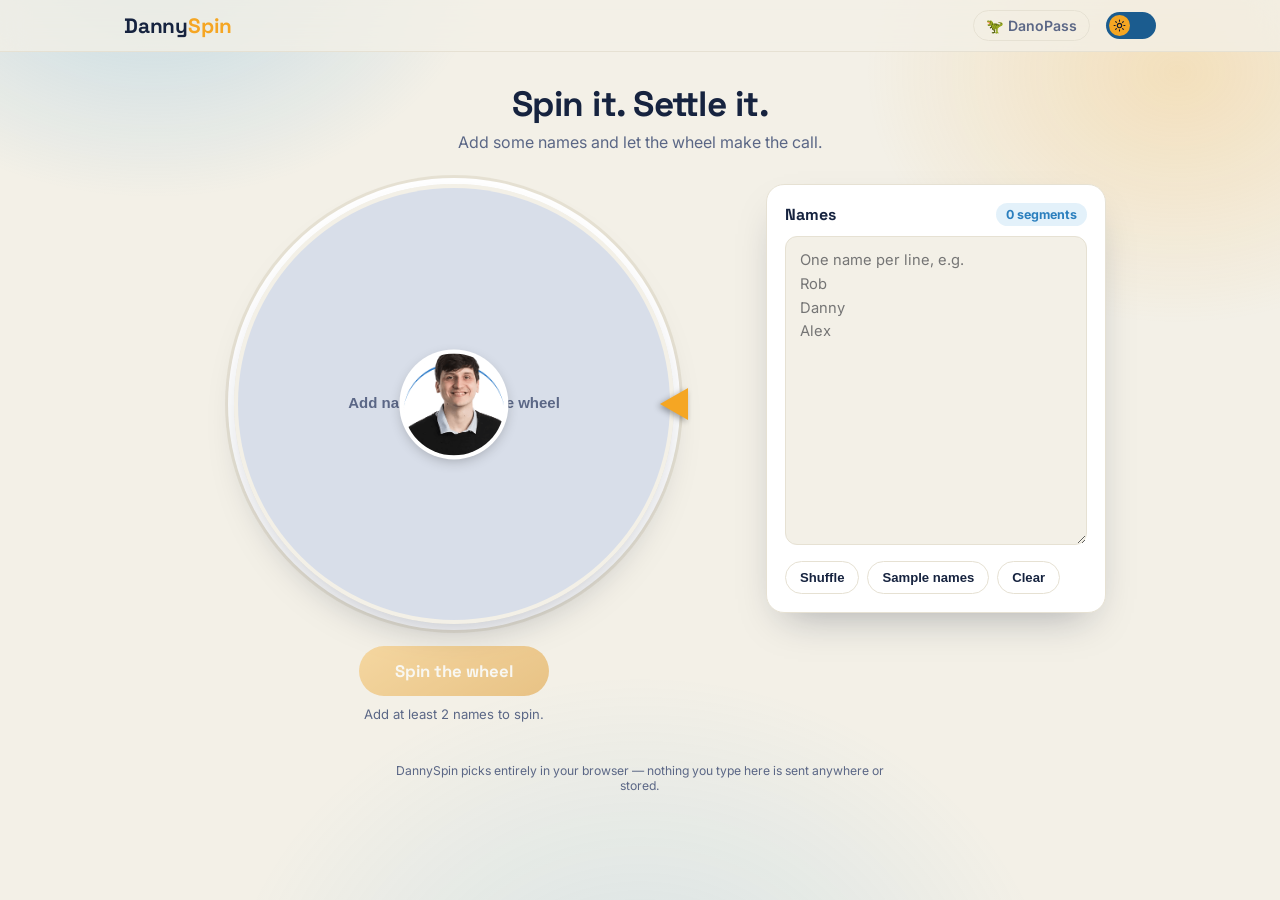
==== dannyspin/index.html @ c35a3483 "Add DannySpin wheel page" ====
<!DOCTYPE html>
<html lang="en">
<head>
<meta charset="UTF-8">
<meta name="viewport" content="width=device-width, initial-scale=1.0">
<title>DannySpin — spin the wheel</title>
<meta name="description" content="Enter names, spin the wheel, and let it pick a random winner.">
<link rel="icon" href="assets/danny.png">
<link rel="preconnect" href="https://fonts.googleapis.com">
<link rel="preconnect" href="https://fonts.gstatic.com" crossorigin>
<link href="https://fonts.googleapis.com/css2?family=Space+Grotesk:wght@500;600;700&family=Inter:wght@400;500;600;700;800&display=swap" rel="stylesheet">
<link rel="stylesheet" href="style.css">
</head>
<body>

<div class="bg-glow" aria-hidden="true"></div>

<header class="topbar">
  <div class="topbar-inner">
    <div class="brand">Danny<span class="accent">Spin</span></div>
    <div class="topbar-right">
      <a class="nav-link" href="/">🦖 DanoPass</a>
      <button id="themeToggle" class="theme-toggle" type="button" aria-label="Toggle dark mode" aria-pressed="false">
        <span class="theme-toggle-track">
          <span class="theme-toggle-thumb">
            <svg id="themeIconSun" viewBox="0 0 24 24" width="13" height="13" fill="none" stroke="currentColor" stroke-width="2" stroke-linecap="round"><circle cx="12" cy="12" r="4"/><path d="M12 2v2M12 20v2M4.9 4.9l1.4 1.4M17.7 17.7l1.4 1.4M2 12h2M20 12h2M4.9 19.1l1.4-1.4M17.7 6.3l1.4-1.4"/></svg>
            <svg id="themeIconMoon" viewBox="0 0 24 24" width="13" height="13" fill="none" stroke="currentColor" stroke-width="2" stroke-linecap="round" stroke-linejoin="round"><path d="M21 12.8A9 9 0 1 1 11.2 3a7 7 0 0 0 9.8 9.8Z"/></svg>
          </span>
        </span>
      </button>
    </div>
  </div>
</header>

<main>
  <section class="hero">
    <h1 class="hero-title">Spin it. Settle it.</h1>
    <p class="tagline">Add some names and let the wheel make the call.</p>
  </section>

  <section class="spin-layout">

    <div class="wheel-col">
      <div class="wheel-wrap" id="wheelWrap">
        <div class="wheel-pointer" aria-hidden="true"></div>
        <canvas id="wheelCanvas" width="600" height="600"></canvas>
        <div class="wheel-hub">
          <img src="assets/danny.png" alt="" class="wheel-hub-img">
        </div>
      </div>
      <button id="spinBtn" class="btn-spin" type="button">Spin the wheel</button>
      <p id="spinHint" class="spin-hint">Add at least 2 names to spin.</p>
    </div>

    <div class="entries-col">
      <div class="entries-card">
        <div class="entries-head">
          <span class="entries-title">Names</span>
          <span class="entries-count" id="entriesCount">0 segments</span>
        </div>
        <textarea id="entriesInput" class="entries-textarea" rows="12" spellcheck="false"
          placeholder="One name per line, e.g.&#10;Rob&#10;Danny&#10;Alex"></textarea>
        <div class="entries-actions">
          <button id="shuffleBtn" class="btn-chip" type="button">Shuffle</button>
          <button id="sampleBtn" class="btn-chip" type="button">Sample names</button>
          <button id="clearBtn" class="btn-chip btn-chip-danger" type="button">Clear</button>
        </div>
      </div>
    </div>

  </section>
</main>

<footer class="site-footer">
  <p>DannySpin picks entirely in your browser — nothing you type here is sent anywhere or stored.</p>
</footer>

<!-- Winner modal -->
<div class="modal-overlay" id="winnerOverlay" hidden>
  <div class="winner-card" role="dialog" aria-modal="true" aria-labelledby="winnerName">
    <p class="winner-eyebrow">And the wheel says...</p>
    <p class="winner-name" id="winnerName">—</p>
    <div class="winner-actions">
      <button id="spinAgainBtn" class="btn-spin btn-spin-small" type="button">Spin again</button>
      <button id="closeWinnerBtn" class="btn-chip" type="button">Close</button>
    </div>
  </div>
</div>

<canvas id="confettiCanvas" aria-hidden="true"></canvas>

<script src="script.js"></script>
</body>
</html>
---- dannyspin/style.css ----
/* ---------- Tokens (shared language with DanoPass) ---------- */
:root{
  --blue-400:#5CADE6;
  --blue-500:#3E9BDC;
  --blue-600:#2B7FBE;
  --blue-700:#1B5C8F;
  --orange-400:#F7B84B;
  --orange-500:#F5A623;
  --orange-600:#DB8A0E;
  --navy-900:#0F1830;
  --navy-800:#151F38;

  --bg:#F3F0E7;
  --surface:#FFFFFF;
  --text:#16233F;
  --text-soft:#5B6786;
  --border:#E6E1D3;
  --shadow: 0 18px 40px -18px rgba(16,27,51,.35);
  color-scheme: light;
}

html[data-theme="dark"]{
  --bg:#0A1120;
  --surface:#131C33;
  --text:#EEF1F8;
  --text-soft:#93A0C2;
  --border:#232F52;
  --shadow: 0 20px 46px -14px rgba(0,0,0,.6);
  color-scheme: dark;
}

*{box-sizing:border-box;}
html{scroll-behavior:smooth;}
body{
  margin:0;
  min-height:100vh;
  background:var(--bg);
  color:var(--text);
  font-family:'Inter', system-ui, sans-serif;
  transition:background .35s ease, color .35s ease;
  -webkit-font-smoothing:antialiased;
  position:relative;
  overflow-x:hidden;
}

.bg-glow{
  position:fixed; inset:0; z-index:-1; pointer-events:none;
  background:
    radial-gradient(560px 420px at 12% -6%, rgba(62,155,220,.28), transparent 60%),
    radial-gradient(520px 420px at 92% 8%, rgba(245,166,35,.22), transparent 60%),
    radial-gradient(700px 600px at 50% 115%, rgba(62,155,220,.16), transparent 60%);
}
html[data-theme="dark"] .bg-glow{
  background:
    radial-gradient(560px 420px at 12% -6%, rgba(62,155,220,.22), transparent 60%),
    radial-gradient(520px 420px at 92% 8%, rgba(245,166,35,.14), transparent 60%),
    radial-gradient(700px 600px at 50% 115%, rgba(62,155,220,.12), transparent 60%);
}

/* ---------- Topbar ---------- */
.topbar{
  position:sticky; top:0; z-index:20;
  background:color-mix(in srgb, var(--bg) 78%, transparent);
  backdrop-filter:blur(14px);
  border-bottom:1px solid var(--border);
}
.topbar-inner{
  max-width:1080px; margin:0 auto;
  display:flex; align-items:center; justify-content:space-between;
  padding:10px 24px;
}
.brand{
  font-family:'Space Grotesk', sans-serif;
  font-weight:700;
  font-size:1.3rem;
  letter-spacing:-.2px;
}
.brand .accent{color:var(--orange-500);}
.topbar-right{display:flex; align-items:center; gap:16px;}
.nav-link{
  font-weight:600;
  font-size:.88rem;
  color:var(--text-soft);
  text-decoration:none;
  padding:6px 12px;
  border-radius:999px;
  border:1px solid var(--border);
  transition:color .15s ease, border-color .15s ease;
}
.nav-link:hover{color:var(--blue-600); border-color:var(--blue-500);}

.theme-toggle{background:none; border:none; padding:0; cursor:pointer;}
.theme-toggle-track{
  display:flex; align-items:center;
  width:50px; height:27px; border-radius:999px;
  background:var(--blue-700);
  padding:3px;
  transition:background .3s ease;
}
html[data-theme="dark"] .theme-toggle-track{background:var(--navy-800); border:1px solid var(--border);}
.theme-toggle-thumb{
  width:21px; height:21px; border-radius:999px;
  background:var(--orange-500);
  display:flex; align-items:center; justify-content:center;
  color:var(--navy-900);
  transform:translateX(0);
  transition:transform .3s ease, background .3s ease;
  position:relative;
}
html[data-theme="dark"] .theme-toggle-thumb{ transform:translateX(23px); background:var(--blue-500); color:#0D1526;}
#themeIconSun{opacity:1; position:relative;}
#themeIconMoon{opacity:0; position:absolute;}
html[data-theme="dark"] #themeIconSun{opacity:0;}
html[data-theme="dark"] #themeIconMoon{opacity:1; position:relative;}

/* ---------- Hero ---------- */
.hero{
  max-width:640px;
  margin:0 auto;
  text-align:center;
  padding:32px 24px 4px;
}
.hero-title{
  font-family:'Space Grotesk', sans-serif;
  font-size:clamp(1.6rem, 4.6vw, 2.2rem);
  line-height:1.15;
  margin:0 0 8px;
  letter-spacing:-.5px;
}
.tagline{
  font-size:1rem;
  color:var(--text-soft);
  margin:0;
}

/* ---------- Layout ---------- */
.spin-layout{
  max-width:980px;
  margin:0 auto;
  padding:28px 24px 8px;
  display:grid;
  grid-template-columns:1fr 340px;
  gap:32px;
  align-items:start;
}
@media (max-width: 860px){
  .spin-layout{grid-template-columns:1fr; max-width:520px;}
}
@media (max-width:420px){
  .nav-link{font-size:.72rem; padding:5px 9px;}
  .topbar-right{gap:10px;}
}

/* ---------- Wheel ---------- */
.wheel-col{display:flex; flex-direction:column; align-items:center;}
.wheel-wrap{
  position:relative;
  width:min(440px, 100%);
  aspect-ratio:1/1;
  margin-bottom:22px;
}
#wheelCanvas{
  width:100%;
  height:100%;
  display:block;
  border-radius:50%;
  box-shadow:var(--shadow), 0 0 0 6px var(--surface), 0 0 0 9px var(--border);
  transform:rotate(0deg);
}
.wheel-pointer{
  position:absolute;
  top:50%; right:-14px;
  width:0; height:0;
  transform:translateY(-50%);
  border-top:16px solid transparent;
  border-bottom:16px solid transparent;
  border-right:28px solid var(--orange-500);
  filter:drop-shadow(-2px 2px 3px rgba(0,0,0,.35));
  z-index:5;
}
.wheel-hub{
  position:absolute;
  top:50%; left:50%;
  width:23%; height:23%;
  transform:translate(-50%, -50%);
  border-radius:50%;
  overflow:hidden;
  background:var(--surface);
  box-shadow:0 0 0 4px var(--surface), 0 4px 14px rgba(0,0,0,.3);
  z-index:4;
}
.wheel-hub-img{
  width:100%; height:100%;
  object-fit:cover;
  display:block;
}

.btn-spin{
  border:none;
  border-radius:999px;
  padding:14px 36px;
  font-family:'Space Grotesk', sans-serif;
  font-weight:700;
  font-size:1.05rem;
  color:#fff;
  background:linear-gradient(150deg, var(--orange-400), var(--orange-600));
  cursor:pointer;
  box-shadow:var(--shadow);
  transition:transform .15s ease, filter .15s ease, opacity .15s ease;
}
.btn-spin:hover:not(:disabled){transform:translateY(-2px); filter:brightness(1.05);}
.btn-spin:active:not(:disabled){transform:translateY(0) scale(.98);}
.btn-spin:disabled{opacity:.45; cursor:not-allowed; box-shadow:none;}
.btn-spin-small{padding:10px 24px; font-size:.92rem;}

.spin-hint{
  margin:10px 0 0;
  font-size:.82rem;
  color:var(--text-soft);
  min-height:1.2em;
}

/* ---------- Entries panel ---------- */
.entries-card{
  background:var(--surface);
  border:1px solid var(--border);
  border-radius:18px;
  padding:18px;
  box-shadow:var(--shadow);
}
.entries-head{
  display:flex; align-items:center; justify-content:space-between;
  margin-bottom:10px;
}
.entries-title{font-family:'Space Grotesk', sans-serif; font-weight:700; font-size:1rem;}
.entries-count{
  font-size:.78rem;
  font-weight:700;
  color:var(--blue-600);
  background:color-mix(in srgb, var(--blue-500) 14%, transparent);
  padding:4px 10px;
  border-radius:999px;
}
html[data-theme="dark"] .entries-count{color:var(--blue-400);}
.entries-textarea{
  width:100%;
  resize:vertical;
  min-height:220px;
  border-radius:12px;
  border:1px solid var(--border);
  background:var(--bg);
  color:var(--text);
  font-family:'Inter', sans-serif;
  font-size:.92rem;
  line-height:1.6;
  padding:12px 14px;
}
.entries-textarea:focus{outline:2px solid var(--blue-500); outline-offset:1px;}

.entries-actions{
  display:flex; flex-wrap:wrap; gap:8px;
  margin-top:12px;
}
.btn-chip{
  border:1px solid var(--border);
  background:var(--surface);
  color:var(--text);
  font-size:.82rem;
  font-weight:600;
  padding:8px 14px;
  border-radius:999px;
  cursor:pointer;
  transition:border-color .15s ease, color .15s ease;
}
.btn-chip:hover{border-color:var(--blue-500); color:var(--blue-600);}
.btn-chip-danger:hover{border-color:#e0554b; color:#e0554b;}

/* ---------- Footer ---------- */
.site-footer{
  text-align:center;
  max-width:560px;
  margin:0 auto;
  padding:20px 24px 40px;
  font-size:.76rem;
  color:var(--text-soft);
}

/* ---------- Winner modal ---------- */
.modal-overlay{
  position:fixed; inset:0;
  background:rgba(10,15,26,.55);
  backdrop-filter:blur(4px);
  display:flex; align-items:center; justify-content:center;
  z-index:50;
  padding:24px;
}
.modal-overlay[hidden]{display:none;}
.winner-card{
  background:var(--surface);
  border-radius:24px;
  padding:36px 32px;
  max-width:380px;
  width:100%;
  text-align:center;
  box-shadow:0 30px 60px -20px rgba(0,0,0,.5);
  animation:winnerPop .35s cubic-bezier(.34,1.56,.64,1);
}
@keyframes winnerPop{
  from{ transform:scale(.8); opacity:0; }
  to{ transform:scale(1); opacity:1; }
}
.winner-eyebrow{
  margin:0 0 6px;
  font-size:.82rem;
  font-weight:700;
  letter-spacing:.4px;
  text-transform:uppercase;
  color:var(--orange-600);
}
.winner-name{
  font-family:'Space Grotesk', sans-serif;
  font-weight:700;
  font-size:clamp(1.6rem, 6vw, 2.2rem);
  margin:0 0 22px;
  word-break:break-word;
}
.winner-actions{
  display:flex; gap:10px; justify-content:center; flex-wrap:wrap;
}

/* ---------- Confetti ---------- */
#confettiCanvas{
  position:fixed; inset:0;
  width:100vw; height:100vh;
  pointer-events:none;
  z-index:60;
}

/* ---------- Focus / motion ---------- */
button:focus-visible, a:focus-visible{outline:2px solid var(--orange-500); outline-offset:3px;}
@media (prefers-reduced-motion: reduce){
  *{transition:none !important; scroll-behavior:auto !important; animation-duration:.01ms !important;}
}
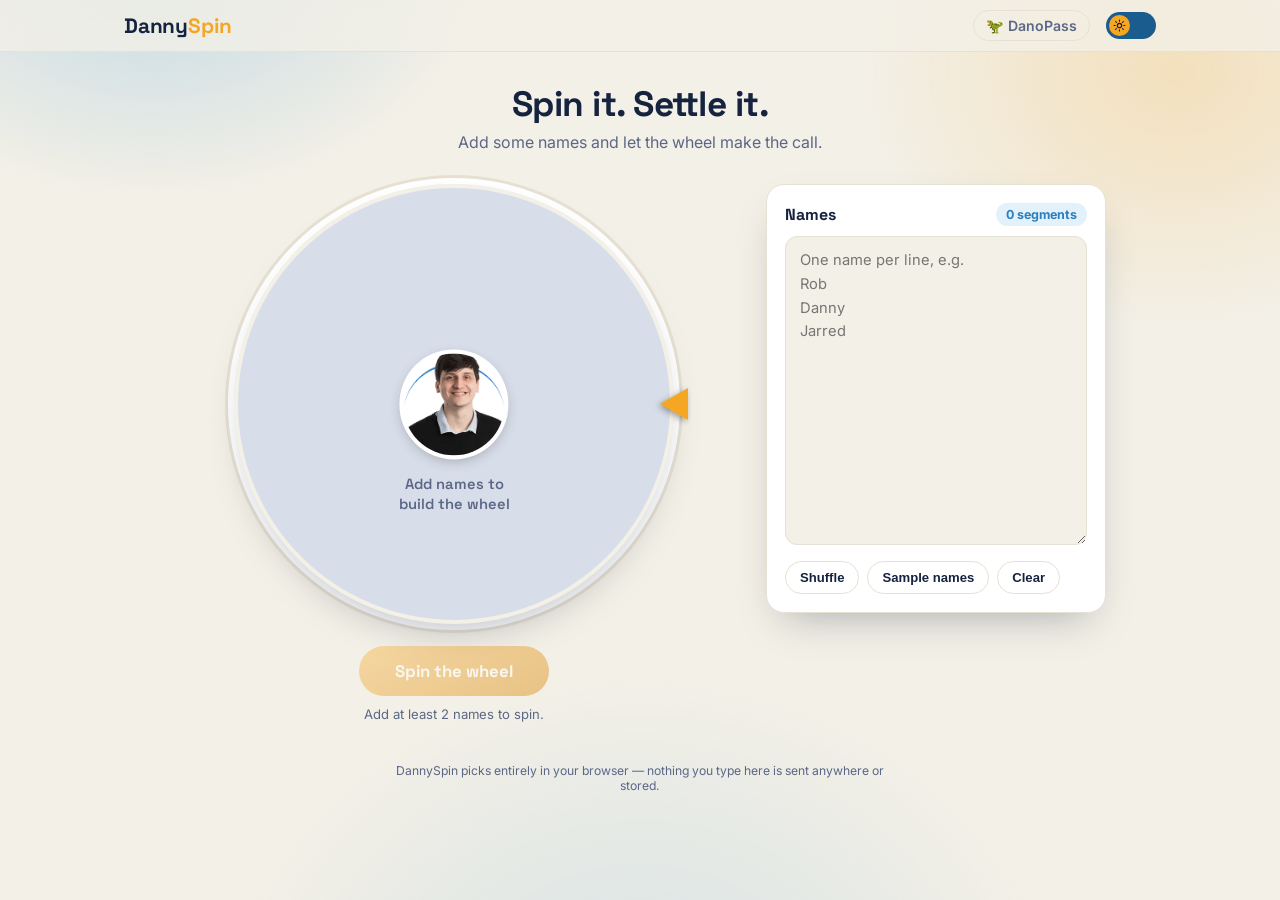
==== commit 83e4e6b8: "Fix empty-state text, add epic winner celebration" ====
--- a/dannyspin/index.html
+++ b/dannyspin/index.html
@@ -47,6 +47,7 @@
         <div class="wheel-hub">
           <img src="assets/danny.png" alt="" class="wheel-hub-img">
         </div>
+        <p class="wheel-empty-state" id="wheelEmptyState">Add names to<br>build the wheel</p>
       </div>
       <button id="spinBtn" class="btn-spin" type="button">Spin the wheel</button>
       <p id="spinHint" class="spin-hint">Add at least 2 names to spin.</p>
@@ -59,7 +60,7 @@
           <span class="entries-count" id="entriesCount">0 segments</span>
         </div>
         <textarea id="entriesInput" class="entries-textarea" rows="12" spellcheck="false"
-          placeholder="One name per line, e.g.&#10;Rob&#10;Danny&#10;Alex"></textarea>
+          placeholder="One name per line, e.g.&#10;Rob&#10;Danny&#10;Jarred"></textarea>
         <div class="entries-actions">
           <button id="shuffleBtn" class="btn-chip" type="button">Shuffle</button>
           <button id="sampleBtn" class="btn-chip" type="button">Sample names</button>
@@ -78,6 +79,8 @@
 <!-- Winner modal -->
 <div class="modal-overlay" id="winnerOverlay" hidden>
   <div class="winner-card" role="dialog" aria-modal="true" aria-labelledby="winnerName">
+    <div class="winner-glow" aria-hidden="true"></div>
+    <p class="winner-trophy" aria-hidden="true">🏆</p>
     <p class="winner-eyebrow">And the wheel says...</p>
     <p class="winner-name" id="winnerName">—</p>
     <div class="winner-actions">
@@ -88,6 +91,7 @@
 </div>
 
 <canvas id="confettiCanvas" aria-hidden="true"></canvas>
+<div id="winFlash" class="win-flash" aria-hidden="true"></div>
 
 <script src="script.js"></script>
 </body>
--- a/dannyspin/style.css
+++ b/dannyspin/style.css
@@ -193,6 +193,34 @@
   width:100%; height:100%;
   object-fit:cover;
   display:block;
+}
+.wheel-empty-state{
+  position:absolute;
+  top:66%;
+  left:50%;
+  transform:translate(-50%, 0);
+  width:70%;
+  margin:0;
+  text-align:center;
+  font-family:'Space Grotesk', sans-serif;
+  font-weight:600;
+  font-size:.92rem;
+  line-height:1.35;
+  color:var(--text-soft);
+  pointer-events:none;
+  z-index:3;
+  transition:opacity .2s ease;
+}
+.wheel-empty-state[hidden]{display:none;}
+
+/* pulses around the wheel the instant it stops, before the modal appears */
+.wheel-wrap.celebrate #wheelCanvas{
+  animation:wheelPulse .7s ease-out;
+}
+@keyframes wheelPulse{
+  0%{ box-shadow:var(--shadow), 0 0 0 6px var(--surface), 0 0 0 9px var(--border); }
+  35%{ box-shadow:var(--shadow), 0 0 0 6px var(--surface), 0 0 0 9px var(--orange-500), 0 0 40px 10px rgba(245,166,35,.65); }
+  100%{ box-shadow:var(--shadow), 0 0 0 6px var(--surface), 0 0 0 9px var(--border); }
 }
 
 .btn-spin{
@@ -296,20 +324,50 @@
 }
 .modal-overlay[hidden]{display:none;}
 .winner-card{
+  position:relative;
   background:var(--surface);
   border-radius:24px;
-  padding:36px 32px;
+  padding:40px 32px 32px;
   max-width:380px;
   width:100%;
   text-align:center;
-  box-shadow:0 30px 60px -20px rgba(0,0,0,.5);
-  animation:winnerPop .35s cubic-bezier(.34,1.56,.64,1);
+  box-shadow:0 30px 70px -18px rgba(0,0,0,.55);
+  animation:winnerPop .5s cubic-bezier(.34,1.56,.64,1);
+  overflow:hidden;
 }
 @keyframes winnerPop{
-  from{ transform:scale(.8); opacity:0; }
-  to{ transform:scale(1); opacity:1; }
+  0%{ transform:scale(.6) rotate(-6deg); opacity:0; }
+  60%{ transform:scale(1.05) rotate(2deg); opacity:1; }
+  100%{ transform:scale(1) rotate(0deg); opacity:1; }
+}
+.winner-glow{
+  position:absolute;
+  top:50%; left:50%;
+  width:220%; height:220%;
+  transform:translate(-50%,-50%);
+  background:radial-gradient(circle, rgba(245,166,35,.35), rgba(245,166,35,0) 60%);
+  animation:glowPulse 2.2s ease-in-out infinite;
+  pointer-events:none;
+  z-index:0;
+}
+@keyframes glowPulse{
+  0%,100%{ opacity:.5; transform:translate(-50%,-50%) scale(.9); }
+  50%{ opacity:1; transform:translate(-50%,-50%) scale(1.08); }
+}
+.winner-trophy{
+  position:relative;
+  z-index:1;
+  margin:0 0 4px;
+  font-size:2.6rem;
+  animation:trophyBounce .7s cubic-bezier(.34,1.56,.64,1) .15s both;
+}
+@keyframes trophyBounce{
+  0%{ transform:translateY(-30px) scale(.5); opacity:0; }
+  70%{ transform:translateY(4px) scale(1.1); opacity:1; }
+  100%{ transform:translateY(0) scale(1); opacity:1; }
 }
 .winner-eyebrow{
+  position:relative; z-index:1;
   margin:0 0 6px;
   font-size:.82rem;
   font-weight:700;
@@ -318,13 +376,25 @@
   color:var(--orange-600);
 }
 .winner-name{
+  position:relative; z-index:1;
   font-family:'Space Grotesk', sans-serif;
   font-weight:700;
-  font-size:clamp(1.6rem, 6vw, 2.2rem);
+  font-size:clamp(1.7rem, 6.5vw, 2.4rem);
   margin:0 0 22px;
   word-break:break-word;
+  background:linear-gradient(100deg, var(--orange-600) 20%, var(--orange-400) 40%, #fff 50%, var(--orange-400) 60%, var(--orange-600) 80%);
+  background-size:250% 100%;
+  -webkit-background-clip:text;
+  background-clip:text;
+  -webkit-text-fill-color:transparent;
+  animation:shine 2.4s linear infinite;
+}
+@keyframes shine{
+  0%{ background-position:200% 0; }
+  100%{ background-position:-200% 0; }
 }
 .winner-actions{
+  position:relative; z-index:1;
   display:flex; gap:10px; justify-content:center; flex-wrap:wrap;
 }
 
@@ -336,6 +406,23 @@
   z-index:60;
 }
 
+/* ---------- Win flash ---------- */
+.win-flash{
+  position:fixed; inset:0;
+  background:radial-gradient(circle at 50% 40%, rgba(255,235,190,.9), rgba(245,166,35,.35) 45%, rgba(245,166,35,0) 75%);
+  opacity:0;
+  pointer-events:none;
+  z-index:55;
+}
+.win-flash.fire{
+  animation:winFlash .6s ease-out;
+}
+@keyframes winFlash{
+  0%{ opacity:0; }
+  15%{ opacity:1; }
+  100%{ opacity:0; }
+}
+
 /* ---------- Focus / motion ---------- */
 button:focus-visible, a:focus-visible{outline:2px solid var(--orange-500); outline-offset:3px;}
 @media (prefers-reduced-motion: reduce){
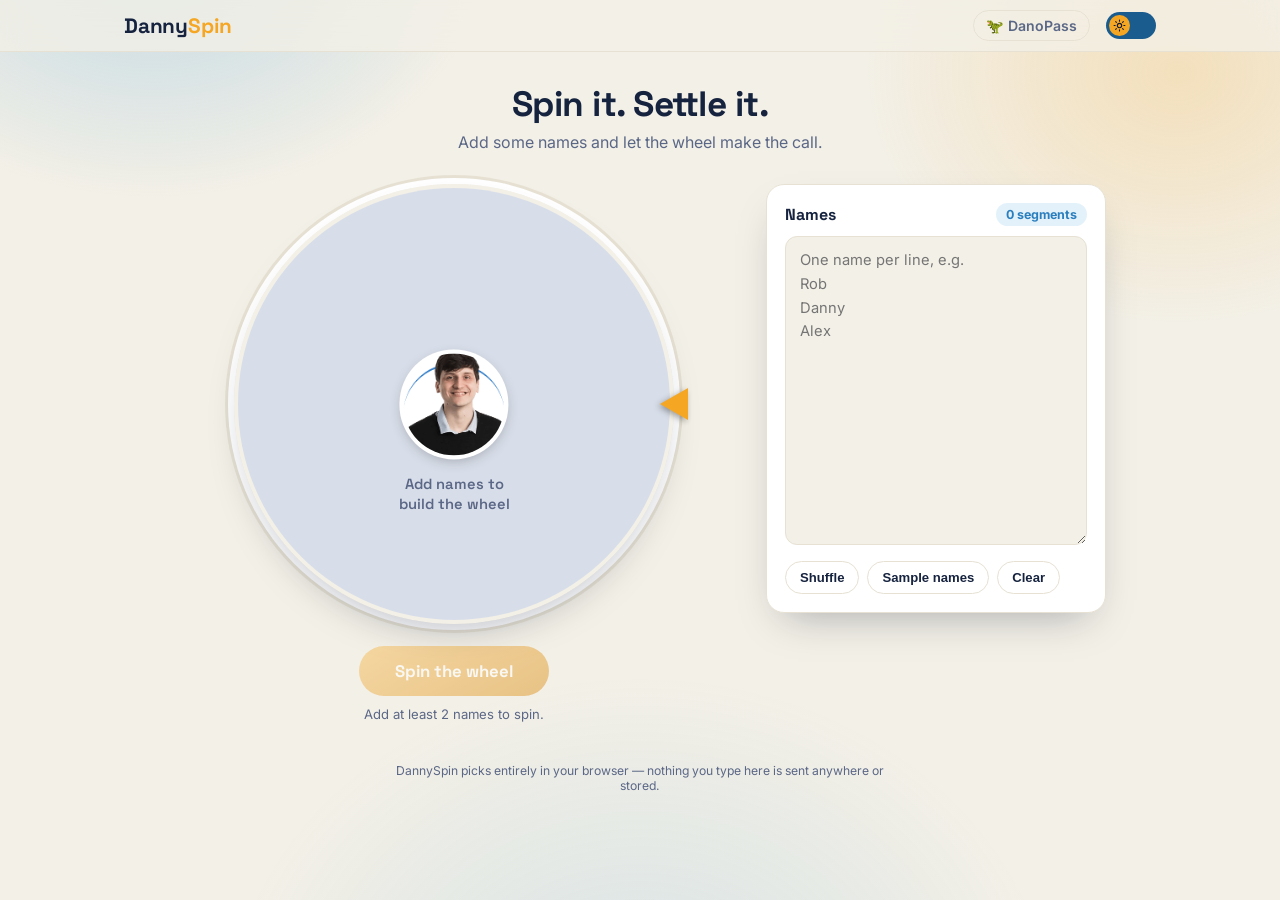
==== commit 7d20d2e5: "Lock entries panel during spin to prevent winner mismatch" ====
--- a/dannyspin/index.html
+++ b/dannyspin/index.html
@@ -60,7 +60,7 @@
           <span class="entries-count" id="entriesCount">0 segments</span>
         </div>
         <textarea id="entriesInput" class="entries-textarea" rows="12" spellcheck="false"
-          placeholder="One name per line, e.g.&#10;Rob&#10;Danny&#10;Jarred"></textarea>
+          placeholder="One name per line, e.g.&#10;Rob&#10;Danny&#10;Alex"></textarea>
         <div class="entries-actions">
           <button id="shuffleBtn" class="btn-chip" type="button">Shuffle</button>
           <button id="sampleBtn" class="btn-chip" type="button">Sample names</button>
--- a/dannyspin/style.css
+++ b/dannyspin/style.css
@@ -255,6 +255,13 @@
   border-radius:18px;
   padding:18px;
   box-shadow:var(--shadow);
+  transition:opacity .2s ease;
+}
+.entries-card.locked{
+  opacity:.6;
+}
+.entries-card.locked .entries-textarea{
+  cursor:not-allowed;
 }
 .entries-head{
   display:flex; align-items:center; justify-content:space-between;
@@ -284,6 +291,7 @@
   padding:12px 14px;
 }
 .entries-textarea:focus{outline:2px solid var(--blue-500); outline-offset:1px;}
+.entries-textarea:disabled{opacity:.7;}
 
 .entries-actions{
   display:flex; flex-wrap:wrap; gap:8px;
@@ -301,6 +309,7 @@
   transition:border-color .15s ease, color .15s ease;
 }
 .btn-chip:hover{border-color:var(--blue-500); color:var(--blue-600);}
+.btn-chip:disabled{opacity:.5; cursor:not-allowed; border-color:var(--border); color:var(--text-soft);}
 .btn-chip-danger:hover{border-color:#e0554b; color:#e0554b;}
 
 /* ---------- Footer ---------- */
